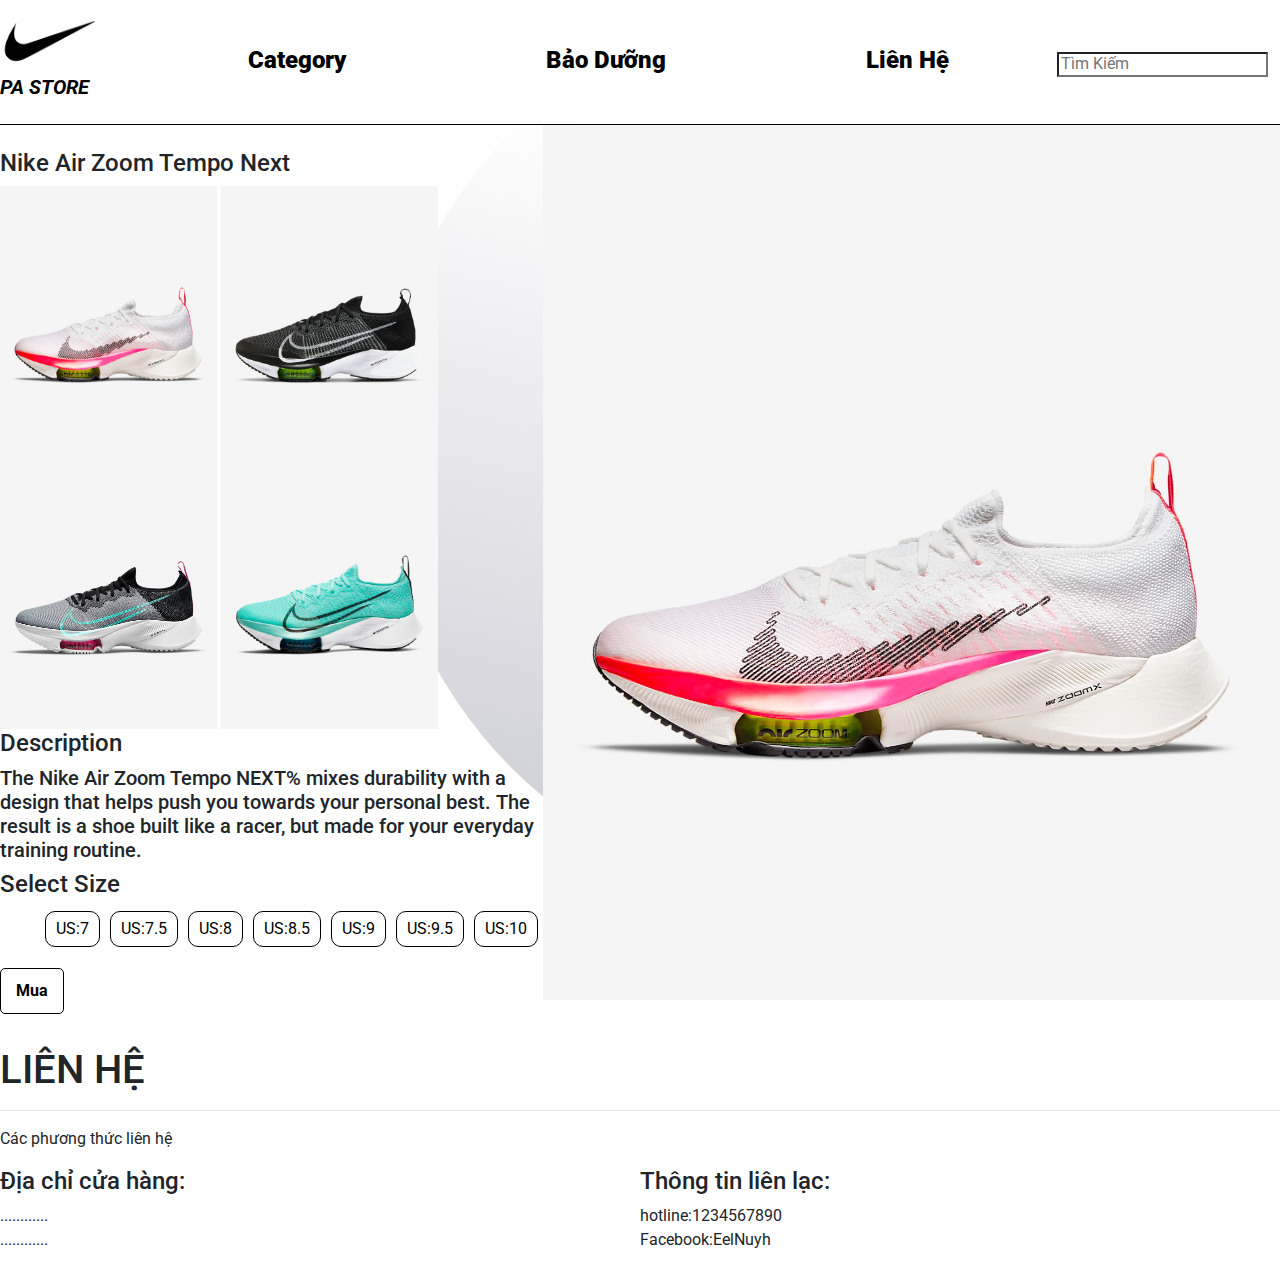
==== index1.html @ cdf08235 "update" ====
<!DOCTYPE html>
<html>
    <head>
        <meta charset="utf-8">
        <meta name="viewport" content="width=device-width, initial-scale=1">
        <title>PA Store</title>
        <link rel="preconnect" href="https://fonts.googleapis.com">
    <link rel="preconnect" href="https://fonts.gstatic.com" crossorigin>
    <link href="https://fonts.googleapis.com/css2?family=Roboto:wght@300&display=swap" rel="stylesheet">
    <link rel="stylesheet" href="https://pro.fontawesome.com/releases/v5.10.0/css/all.css" integrity="sha384-AYmEC3Yw5cVb3ZcuHtOA93w35dYTsvhLPVnYs9eStHfGJvOvKxVfELGroGkvsg+p" crossorigin="anonymous"/>
    <link rel="stylesheet" href="https://maxcdn.bootstrapcdn.com/bootstrap/4.5.2/css/bootstrap.min.css">
      <script src="https://ajax.googleapis.com/ajax/libs/jquery/3.5.1/jquery.min.js"></script>
      <script src="https://cdnjs.cloudflare.com/ajax/libs/popper.js/1.16.0/umd/popper.min.js"></script>
      <script src="https://maxcdn.bootstrapcdn.com/bootstrap/4.5.2/js/bootstrap.min.js"></script>
      <script src="https://cdnjs.cloudflare.com/ajax/libs/jquery/3.6.0/jquery.min.js"></script>
      <link href="css/CSS.css" rel="stylesheet" />
    <script src="js/main.js"></script>
    
    </head>
    <body onload="init()">
        <div class="menu">
            <div><a href="index.html">
                <img src="IMG/nike-logo.jpg" class="logo">
                </a>
                <h5><a href="index.html">PA STORE</a></h5>
                </div>
                <nav>
                    <ul class="types">
                        <li class="type"><a href="#">Category</a>
                        <ul class="sub-type">
                            <li><a href="#">Basketball</a></li>
                            <li><a href="#">Running</a></li>
                            <li><a href="#">Jordan Brand</a></li>
                        </ul>
                        <li class="type"><a href="#">Bảo Dưỡng</a></li>
                        <li class="type"><a href="#">Liên Hệ</a></li>
                        </ul>
                </nav>
            <div class="find"><i class="fas fa-search"></i><input type="search" placeholder="Tìm Kiếm" style="height:25px;"/>
                <i class="fas fa-user-alt"></i>
                <i class="fas fa-heart"></i>
            </div>
        </div>
       
        <section >
            <div class="title1">
                <br>
                <h4> Nike Air Zoom Tempo Next</h4>
                <div class="color">
                    <img src="IMG/product/Pink.jpg" alt="pink"/>
                    <img src="IMG/product/Black.jpg" alt="Black" />
                    <img src="IMG/product/Gray.jpg" alt="Gray"/>
                    <img src="IMG/product/Blue.jpg" alt="Blue"/>
                    <h4>Description</h4>
                    <h5>The Nike Air Zoom Tempo NEXT% mixes durability with a design that helps push you towards your personal best. The result is a shoe built like a racer, but made for your everyday training routine.</h5>
                    <h4>Select Size</h4>
                    <div class="selectSizes">
                        <ul class="selectSize">
                            <li><a  href="javascrip:;" >US:7</a></li>
                            <li><a  href="javascrip:;" >US:7.5</a></li>
                            <li><a  href="javascrip:;" >US:8</a></li>
                            <li><a  href="javascrip:;" >US:8.5</a></li>
                            <li><a  href="javascrip:;" >US:9</a></li>
                            <li><a  href="javascrip:;" >US:9.5</a></li>
                            <li><a  href="javascrip:;" >US:10</a></li>
    
                        </ul>
                    <div class="buy">
                        <a rel="buy" href="#">Mua</a>
                    </div>
                    </div>
                </div>
            </div>
            <div class="showProduct" >
                <img src="IMG/product/Pink.jpg" alt="pink" id="mainImage"/>
            </div>
            
            <img class="mediumCircle" src="IMG/product/esclipse/Medium.svg"/>
            
        </section>
        <footer>
            <h1>LIÊN HỆ</h1>
            <hr>
            <p>Các phương thức liên hệ</p>
            
            <div class="col50">
                <h4>Địa chỉ cửa hàng:</h4>
                <ul>
                    <li>............</li>
                    <li>............</li>
                </ul>
            </div>
            <div class="col50>"></div>
            <div class="col50">
                <h4>Thông tin liên lạc:</h4>
                <ul>
                    <li>hotline:1234567890</li>
                    <li>Facebook:EelNuyh</li>
                </ul>
            </div>
            <div class="col50>"></div>
            
        </footer>
    </body>
</html>
---- css/CSS.css ----
*{
    box-sizing: border-box;
}
body{
    font-family: 'Roboto', sans-serif;
}
.menu{
    display:flex;
    justify-content: space-between;
    height:125px;
    border-bottom:1px solid black;
    
}
.types{
    display:flex;
}
.types{
    margin:0px 0px;
}
img.logo{
    display:block;
    height: 75px;
    width:100px;
    align-self: center;
}
h5 a{
    font-style: italic;
    align-self: center;
    font-weight: bold;
    text-decoration: none;
    color:black;    
}
h5 a:hover{
    text-decoration: none;
    color:black;
}
.menu>.logo>h3{
    text-align: center;
    margin:0px 0px;
    font-size: 25px;
    font-weight: bolder;
    font-style: italic;
}
.menu> nav {
    flex:3;
    line-height: 5;
    
}
.menu> .find{
    flex:0.7;
    line-height: 8;
}
.types{
    list-style-type: none;
    justify-content: center;

}
.type{
    padding-left:50px;
    padding-right:50px;
}
.type a{
    text-decoration:none;
    display:block;
    padding-left:50px;
    padding-right:50px;
    color:black;
    text-align:center;
    z-index:10;
    font-weight: 1000;
    font-size: x-large  ;
}
.type >a:hover{
    color: rgb(250, 192, 169);
    position:relative;
    font-size: x-large;
    

}
.sub-type {
    text-decoration: none;
    list-style: none;
    display:none;
    z-index: 10;
    position:absolute;
    
}
.type:hover .sub-type{
    display:block;
    background-color: white;
    padding:0;
    margin:0;
}
.sub-type li a{
    padding-right:5px;
    padding-left:5px;
    z-index:10;
}
.sub-type li a:hover{
    color: rgb(250, 192, 169);
}


.logan {
    display:flex;
    justify-content: flex-start;
    background-color: #3c3731;
}
.title{
    border-bottom: 5px solid black;
}
.title span{
    background-color: black;
    color:white;
    padding-right:5px;
    position:relative;
}
.title span::after{
    content:"";
    border-style: solid;
    border-width:25px;
    border-color:transparent transparent black black;
    position:absolute;
    left:100%;
}
section{
    display:flex;
}
.typeShoe{
    border: 2px solid black;
    height:330px;
    padding:5px 5px;
    margin-left:5px;
    border-radius: 5px;
}
.menuProduct{
    display:flex;
    flex-wrap: wrap;
}
a.product{
    border:2px solid black;
    text-decoration: black;
    border-radius:5px;
    margin:10px;
    color:black;
    
}
div.productTitle>img{
    width:384px;
    height:480px;
    
}


div.col50{
    float:left;
    width:50%;
}
div.col50 >ul{
    list-style: none;
    padding:0;
}
div.color>img{
    width:40%;
}
div.color >img:hover{
    border:1px solid black;
}

div.showProduct {
    width:50%;
    flex:2;
}
div.showProduct>img {
    width:100%;
    height:95%;
}
.title1{
    flex:1;
}
ul.selectSize{
    list-style-type:none;
    display:flex;
}
ul.selectSize >li{
    margin:5px 5px;
    padding:5px 10px;
    border:1px solid black;
    border-radius: 10px;
    
}
ul.selectSize>li>a{
    text-decoration: none;
    color:black;
    display:block;
}
ul.selectSize>li>a:hover{
    text-decoration: none;
    background-color: lightgray;
    color:black;
    display:block;
}ul.selectSize>li:hover{
    text-decoration: none;
    background-color: lightgray;
    color:black;
    display:block;
}

.buy a {
    border:1px solid black;
    font-weight: bolder;
    display:inline-block;
    padding:10px 15px;
    border-radius: 5px;
    text-decoration: none;
    color:black;
}
.buy a:hover {
    border:1px solid black;
    font-weight: bolder;
    display:inline-block;
    padding:10px 15px;
    border-radius: 5px;
    text-decoration: none;
    color:black;
    background-color:lightgray;
}
h3,h2{
    padding-left:5px;
}
.mediumCircle {
    position:absolute;
    z-index:-1;
    bottom:0;
    right:0;
    opacity:1;
    height:100%;
}


.carousel-item{
    height:32rem;
    background:#777;
}
.carousel-inner img {
    width: 100%;
    height: 100%;
  }

#goToTop {
    text-decoration: none;
    padding:15px 15px;
    display:block;
    position:fixed;
    right: 20px;
    bottom:10px;
    background-color:lightgray;
    align-content: center;
    color:black;
    border:1px solid black;
    border-radius: 5px;
    z-index: 10;
    font-weight: bold;
    border-radius: 40px;
    width:45px;
   
}

input[type=text],input[type=button]{
    height:25px;
    line-height: 1;
}
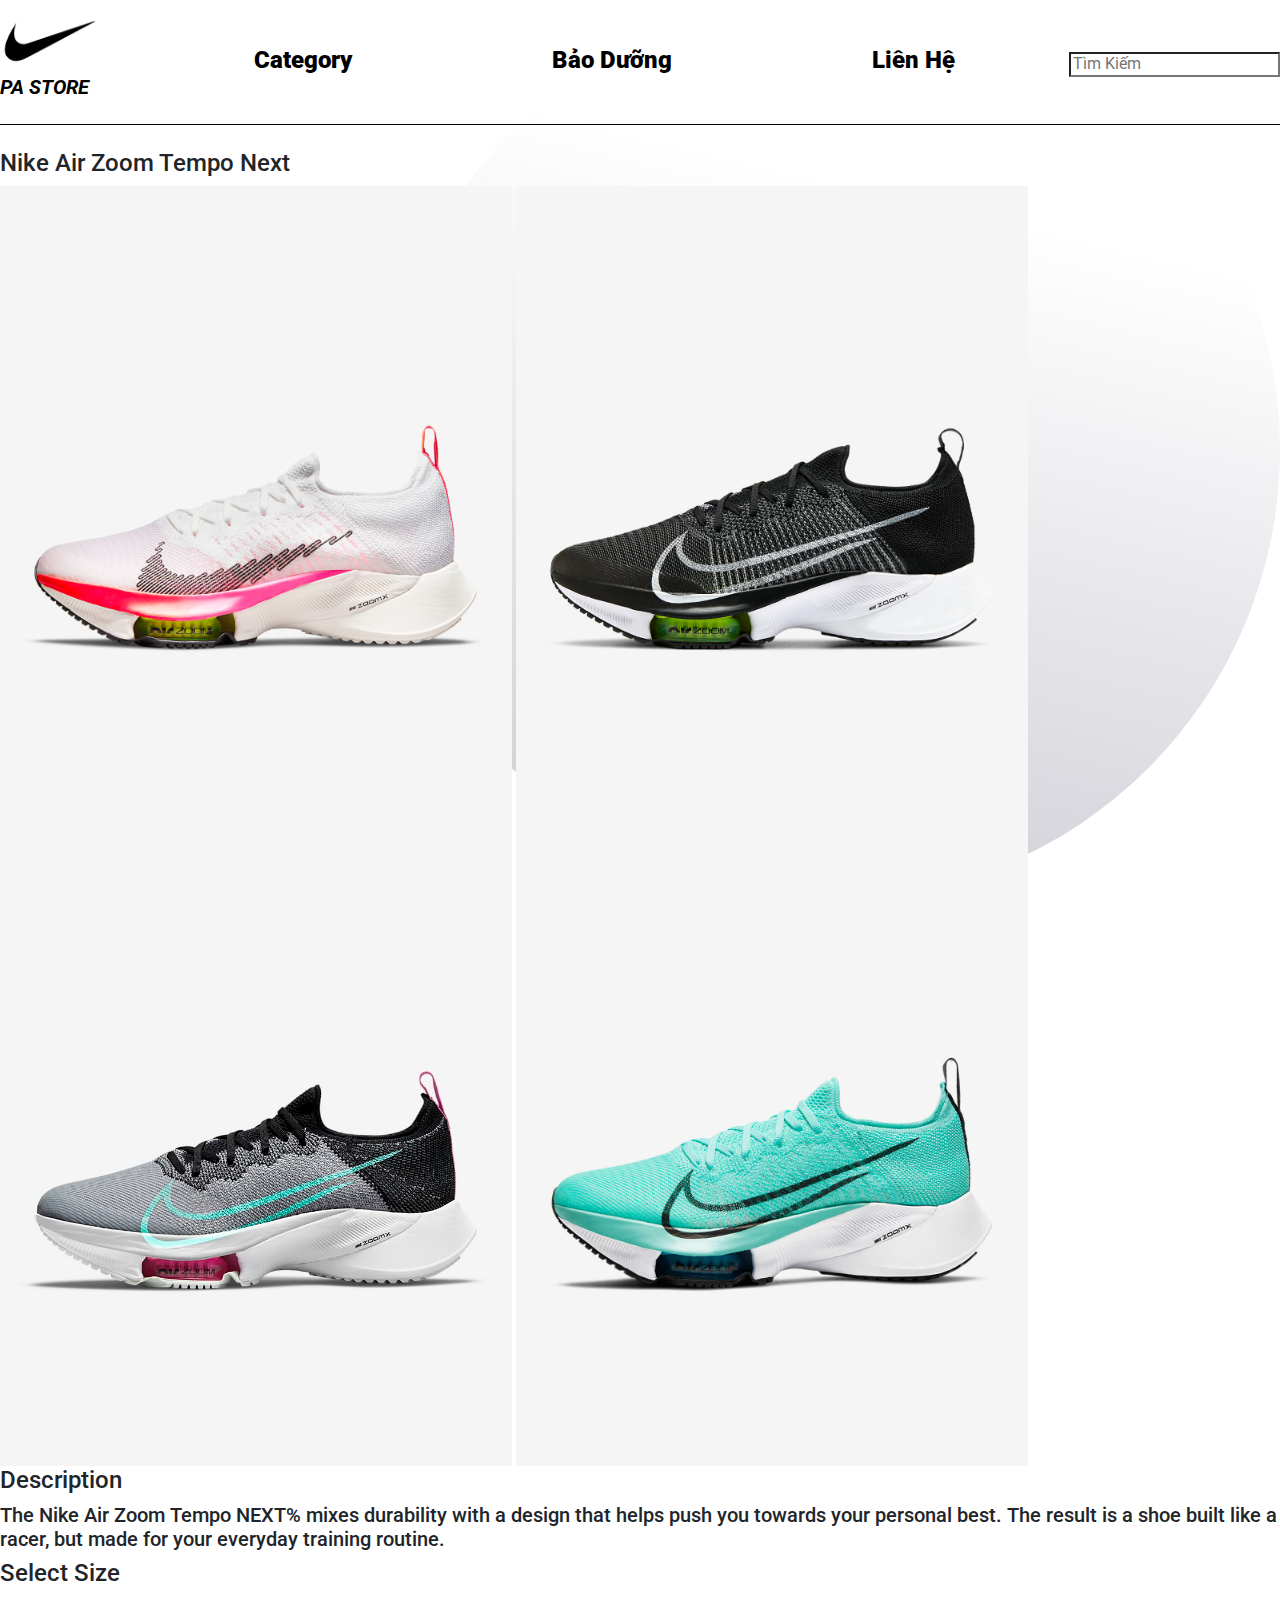
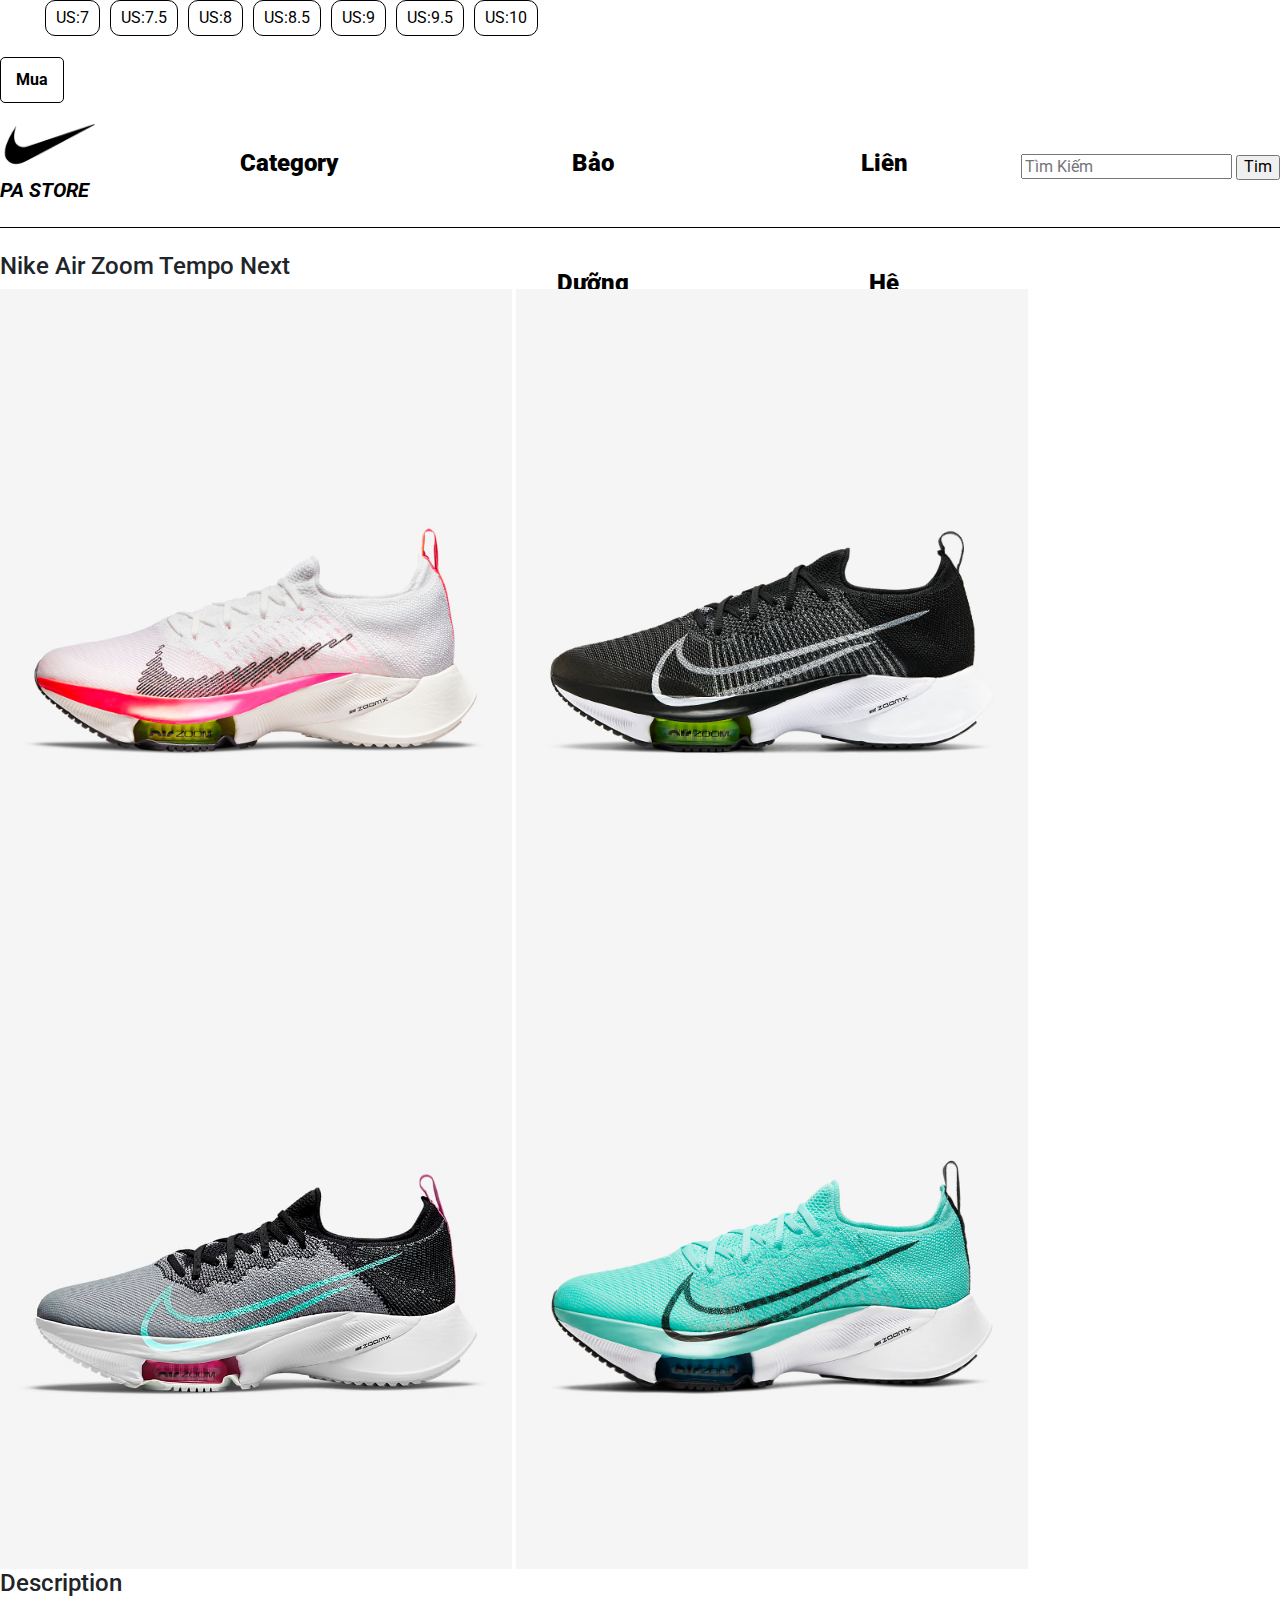
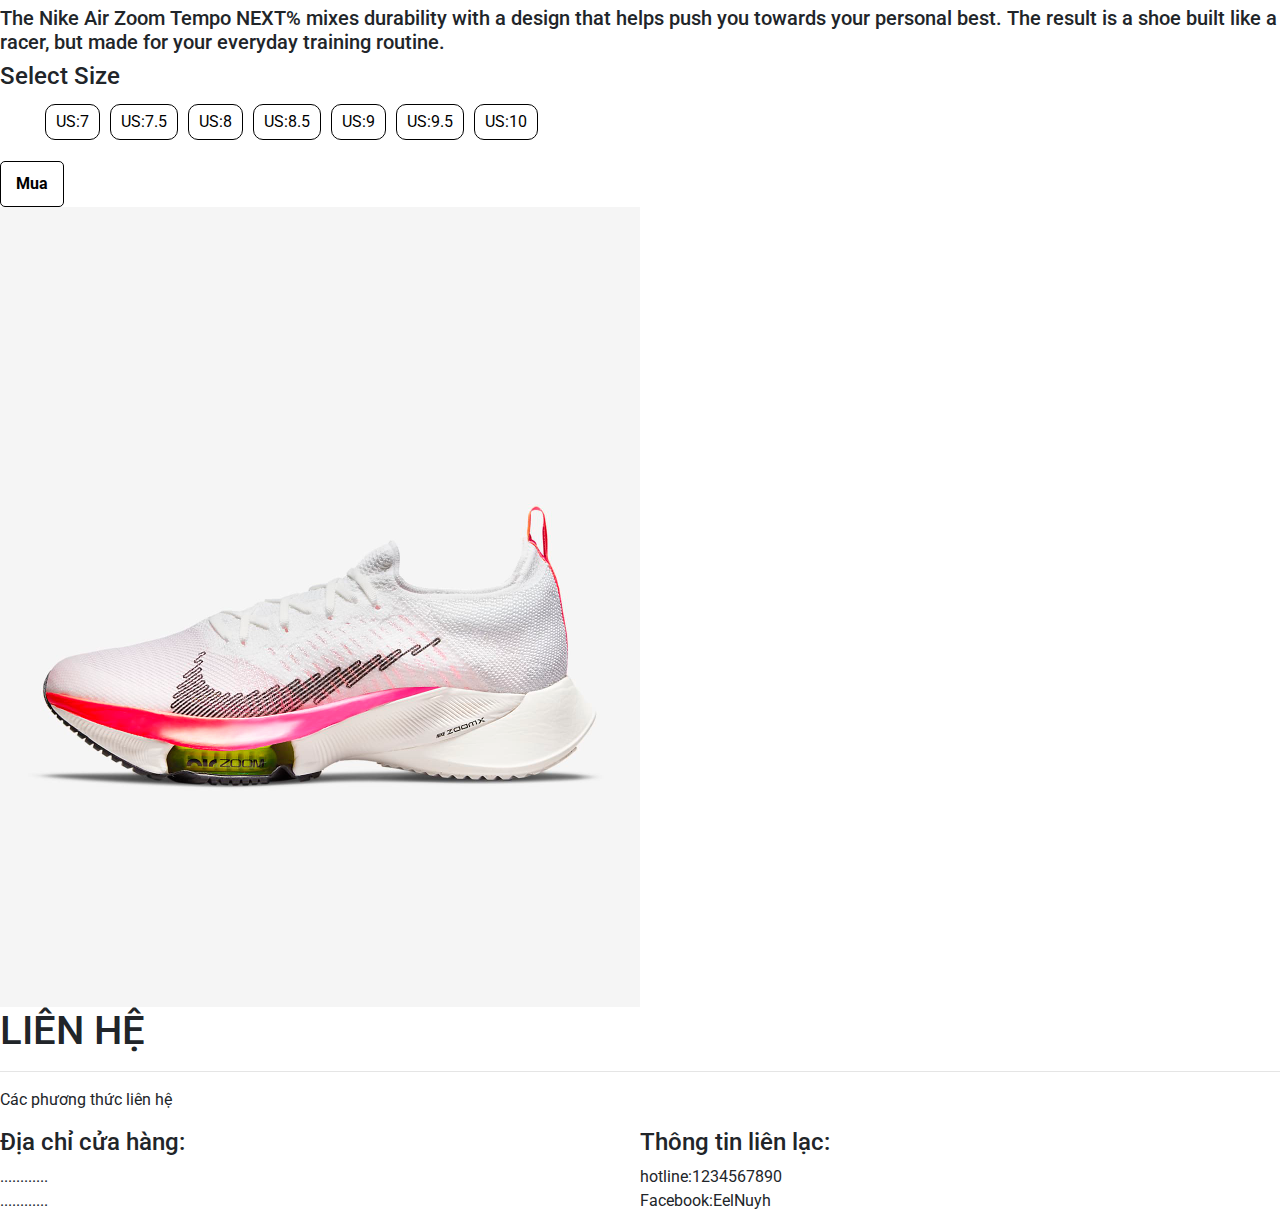
==== commit f50b82fc: "Merge branch 'main' of https://github.com/HnaTeiV/PA-Store into main" ====
--- a/index1.html
+++ b/index1.html
@@ -1,14 +1,23 @@
 <!DOCTYPE html>
+
 <html>
     <head>
         <meta charset="utf-8">
         <meta name="viewport" content="width=device-width, initial-scale=1">
         <title>PA Store</title>
         <link rel="preconnect" href="https://fonts.googleapis.com">
+
+<head>
+    <meta charset="utf-8">
+    <meta name="viewport" content="width=device-width, initial-scale=1">
+    <title>PA Store</title>
+    <link rel="preconnect" href="https://fonts.googleapis.com">
+
     <link rel="preconnect" href="https://fonts.gstatic.com" crossorigin>
     <link href="https://fonts.googleapis.com/css2?family=Roboto:wght@300&display=swap" rel="stylesheet">
     <link rel="stylesheet" href="https://pro.fontawesome.com/releases/v5.10.0/css/all.css" integrity="sha384-AYmEC3Yw5cVb3ZcuHtOA93w35dYTsvhLPVnYs9eStHfGJvOvKxVfELGroGkvsg+p" crossorigin="anonymous"/>
     <link rel="stylesheet" href="https://maxcdn.bootstrapcdn.com/bootstrap/4.5.2/css/bootstrap.min.css">
+
       <script src="https://ajax.googleapis.com/ajax/libs/jquery/3.5.1/jquery.min.js"></script>
       <script src="https://cdnjs.cloudflare.com/ajax/libs/popper.js/1.16.0/umd/popper.min.js"></script>
       <script src="https://maxcdn.bootstrapcdn.com/bootstrap/4.5.2/js/bootstrap.min.js"></script>
@@ -69,6 +78,75 @@
                         <a rel="buy" href="#">Mua</a>
                     </div>
                     </div>
+
+    <link rel="shortcut icon" href="https://images.unsplash.com/photo-1491553895911-0055eca6402d?ixid=MnwxMjA3fDB8MHxzZWFyY2h8N3x8bmlrZXxlbnwwfHwwfHw%3D&ixlib=rb-1.2.1&auto=format&fit=crop&w=500&q=60" />
+    <script src="https://ajax.googleapis.com/ajax/libs/jquery/3.5.1/jquery.min.js"></script>
+    <script src="https://cdnjs.cloudflare.com/ajax/libs/popper.js/1.16.0/umd/popper.min.js"></script>
+    <script src="https://maxcdn.bootstrapcdn.com/bootstrap/4.5.2/js/bootstrap.min.js"></script>
+    <script src="https://cdnjs.cloudflare.com/ajax/libs/jquery/3.6.0/jquery.min.js"></script>
+    <link href="css/CSS.css" rel="stylesheet" />
+    <script src="js/main.js"></script>
+
+</head>
+<body onload="init()">
+    <div class="menu">
+        <div><a href="index.html">
+            <img src="IMG/nike-logo.jpg" class="logo">
+            </a>
+            <h5><a href="index.html">PA STORE</a></h5>
+            </div>
+            <nav>
+                <ul class="types">
+                    <li class="type"><a href="#">Category</a>
+                    <ul class="sub-type">
+                        <li><a href="#">Basketball</a></li>
+                        <li><a href="#">Running</a></li>
+                        <li><a href="#">Jordan Brand</a></li>
+                    </ul>
+                    <li class="type"><a href="#">Bảo Dưỡng</a></li>
+                    <li class="type"><a href="#">Liên Hệ</a></li>
+                    </ul>
+            </nav>
+            <div class="find">
+                <i class="fas fa-search"></i>
+                <input type="text" id="kw" placeholder="Tìm Kiếm" />
+                <input type="button" id="btnButton" onclick="search()" value="Tim" />   
+                <a>
+                    <i class="fas fa-user-alt"><a></i>
+                </a>
+                <a>
+                    <i class="fas fa-heart"></i>
+                </a>
+            </div>
+    </div>
+   
+    <section >
+        <div class="title1">
+            <br>
+            <h4> Nike Air Zoom Tempo Next</h4>
+            <div class="color">
+                <img src="IMG/product/Pink.jpg" alt="pink"/>
+                <img src="IMG/product/Black.jpg" alt="Black" />
+                <img src="IMG/product/Gray.jpg" alt="Gray"/>
+                <img src="IMG/product/Blue.jpg" alt="Blue"/>
+                <h4>Description</h4>
+                <h5>The Nike Air Zoom Tempo NEXT% mixes durability with a design that helps push you towards your personal best. The result is a shoe built like a racer, but made for your everyday training routine.</h5>
+                <h4>Select Size</h4>
+                <div class="selectSizes">
+                    <ul class="selectSize">
+                        <li><a  href="javascrip:;" >US:7</a></li>
+                        <li><a  href="javascrip:;" >US:7.5</a></li>
+                        <li><a  href="javascrip:;" >US:8</a></li>
+                        <li><a  href="javascrip:;" >US:8.5</a></li>
+                        <li><a  href="javascrip:;" >US:9</a></li>
+                        <li><a  href="javascrip:;" >US:9.5</a></li>
+                        <li><a  href="javascrip:;" >US:10</a></li>
+
+                    </ul>
+                <div class="buy">
+                    <a rel="buy" href="#">Mua</a>
+                </div>
+
                 </div>
             </div>
             <div class="showProduct" >
--- a/css/CSS.css
+++ b/css/CSS.css
@@ -1,8 +1,10 @@
 *{
     box-sizing: border-box;
+    margin: 0;
 }
 body{
     font-family: 'Roboto', sans-serif;
+    
 }
 .menu{
     display:flex;
@@ -46,8 +48,10 @@
     line-height: 5;
     
 }
+.find{
+    align-items: center;
+}
 .menu> .find{
-    flex:0.7;
     line-height: 8;
 }
 .types{
@@ -71,7 +75,7 @@
     font-size: x-large  ;
 }
 .type >a:hover{
-    color: rgb(250, 192, 169);
+    color: #d63031;
     position:relative;
     font-size: x-large;
     
@@ -97,14 +101,20 @@
     z-index:10;
 }
 .sub-type li a:hover{
-    color: rgb(250, 192, 169);
-}
-
-
-.logan {
-    display:flex;
-    justify-content: flex-start;
+    color: #d63031;
+}
+
+
+.slogan {
+    display:inline-block;
+    max-width: 100%;
+    padding: auto;
     background-color: #3c3731;
+    margin: 10px 0 ;
+    justify-items:auto;
+}
+.slogan img{
+    width: 33%
 }
 .title{
     border-bottom: 5px solid black;
@@ -125,6 +135,7 @@
 }
 section{
     display:flex;
+    
 }
 .typeShoe{
     border: 2px solid black;
@@ -143,14 +154,13 @@
     border-radius:5px;
     margin:10px;
     color:black;
-    
+    width:20%;
+
 }
 div.productTitle>img{
-    width:384px;
-    height:480px;
-    
-}
-
+    width:100%;
+    height:400px;
+}
 
 div.col50{
     float:left;
@@ -263,10 +273,45 @@
     font-weight: bold;
     border-radius: 40px;
     width:45px;
-   
+    opacity: 0.8;
+}
+#goToTop:hover {
+    opacity: 1.5;
 }
 
 input[type=text],input[type=button]{
     height:25px;
     line-height: 1;
+}
+h1.tag {
+    border-bottom: 5px solid black;
+    color: white;
+    margin: 0 10%;
+    font-weight: 700;
+    
+}
+h1.tag > span {
+    background-color: black;
+    display: block;
+    width: 30%;
+    padding: 10px;
+    line-height: 20px;
+    text-align: center;
+    font-size: 20px;
+    position: relative;
+}
+h1.tag > span::after {
+    content: " ";
+    border-width: 19.5px;
+    border-style: solid;
+    border-color: transparent transparent black black;
+    position: absolute;
+    left: 100%;
+    bottom: 0px;
+}
+footer{
+    max-height: max-content;
+}
+.contact{
+    font-size: 20px;
 }--- a/css/CSS.css
+++ b/css/CSS.css
@@ -1,8 +1,10 @@
 *{
     box-sizing: border-box;
+    margin: 0;
 }
 body{
     font-family: 'Roboto', sans-serif;
+    
 }
 .menu{
     display:flex;
@@ -46,8 +48,10 @@
     line-height: 5;
     
 }
+.find{
+    align-items: center;
+}
 .menu> .find{
-    flex:0.7;
     line-height: 8;
 }
 .types{
@@ -71,7 +75,7 @@
     font-size: x-large  ;
 }
 .type >a:hover{
-    color: rgb(250, 192, 169);
+    color: #d63031;
     position:relative;
     font-size: x-large;
     
@@ -97,14 +101,20 @@
     z-index:10;
 }
 .sub-type li a:hover{
-    color: rgb(250, 192, 169);
-}
-
-
-.logan {
-    display:flex;
-    justify-content: flex-start;
+    color: #d63031;
+}
+
+
+.slogan {
+    display:inline-block;
+    max-width: 100%;
+    padding: auto;
     background-color: #3c3731;
+    margin: 10px 0 ;
+    justify-items:auto;
+}
+.slogan img{
+    width: 33%
 }
 .title{
     border-bottom: 5px solid black;
@@ -125,6 +135,7 @@
 }
 section{
     display:flex;
+    
 }
 .typeShoe{
     border: 2px solid black;
@@ -143,14 +154,13 @@
     border-radius:5px;
     margin:10px;
     color:black;
-    
+    width:20%;
+
 }
 div.productTitle>img{
-    width:384px;
-    height:480px;
-    
-}
-
+    width:100%;
+    height:400px;
+}
 
 div.col50{
     float:left;
@@ -263,10 +273,45 @@
     font-weight: bold;
     border-radius: 40px;
     width:45px;
-   
+    opacity: 0.8;
+}
+#goToTop:hover {
+    opacity: 1.5;
 }
 
 input[type=text],input[type=button]{
     height:25px;
     line-height: 1;
+}
+h1.tag {
+    border-bottom: 5px solid black;
+    color: white;
+    margin: 0 10%;
+    font-weight: 700;
+    
+}
+h1.tag > span {
+    background-color: black;
+    display: block;
+    width: 30%;
+    padding: 10px;
+    line-height: 20px;
+    text-align: center;
+    font-size: 20px;
+    position: relative;
+}
+h1.tag > span::after {
+    content: " ";
+    border-width: 19.5px;
+    border-style: solid;
+    border-color: transparent transparent black black;
+    position: absolute;
+    left: 100%;
+    bottom: 0px;
+}
+footer{
+    max-height: max-content;
+}
+.contact{
+    font-size: 20px;
 }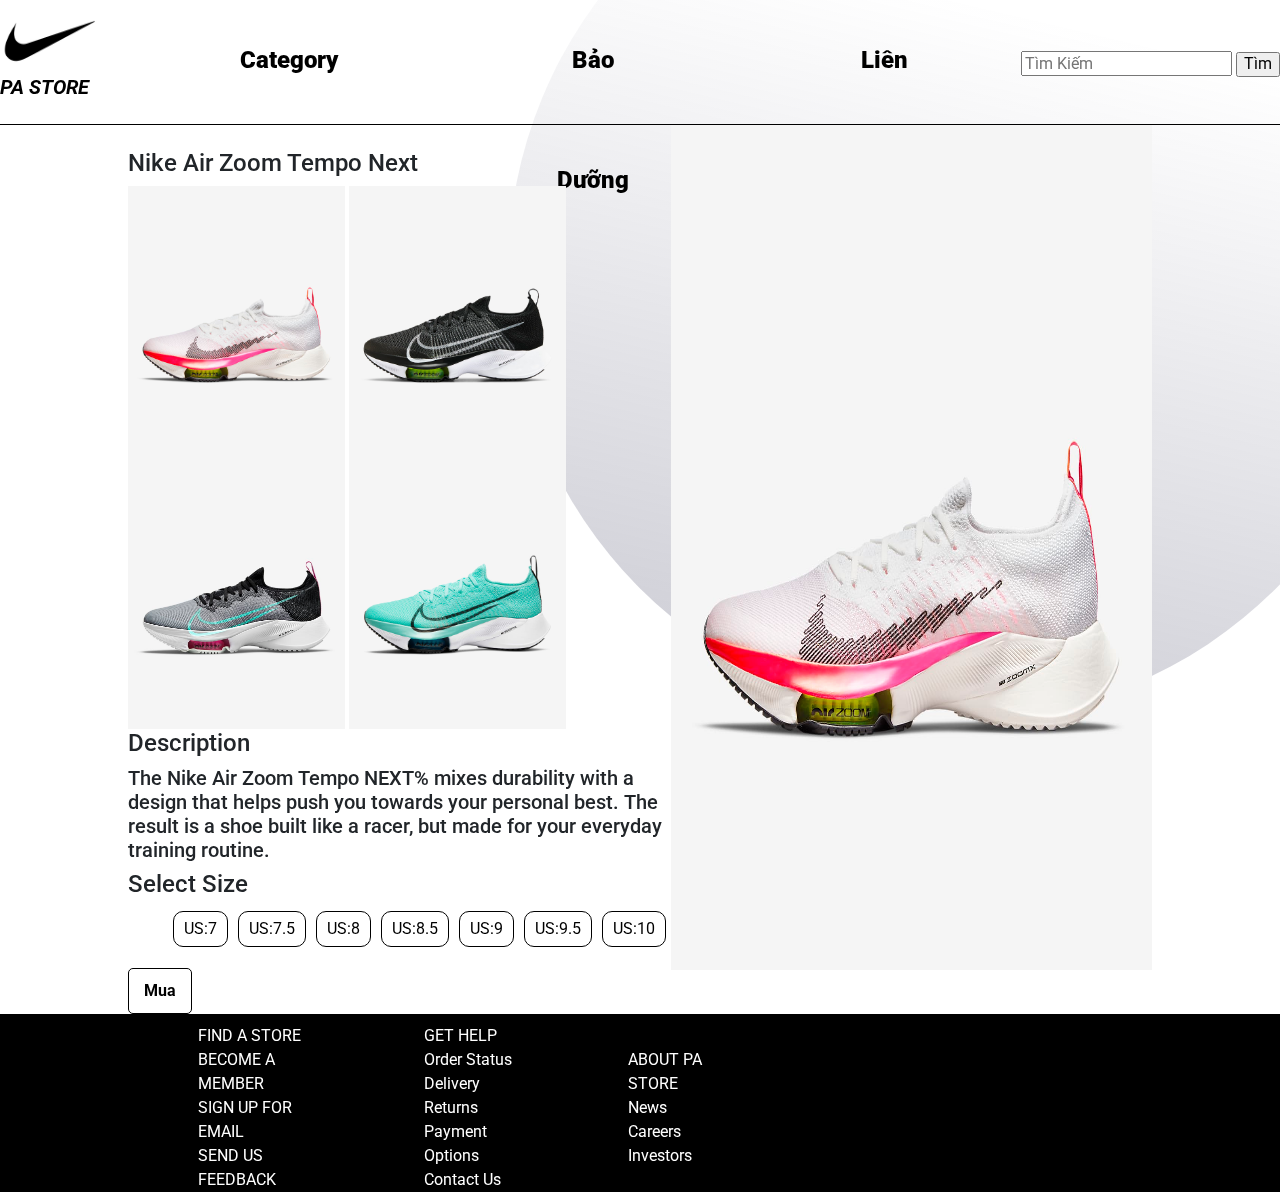
==== commit c0302b72: "commit all" ====
--- a/index1.html
+++ b/index1.html
@@ -1,96 +1,29 @@
 <!DOCTYPE html>
-
 <html>
-    <head>
-        <meta charset="utf-8">
-        <meta name="viewport" content="width=device-width, initial-scale=1">
-        <title>PA Store</title>
-        <link rel="preconnect" href="https://fonts.googleapis.com">
-
 <head>
     <meta charset="utf-8">
     <meta name="viewport" content="width=device-width, initial-scale=1">
     <title>PA Store</title>
     <link rel="preconnect" href="https://fonts.googleapis.com">
-
     <link rel="preconnect" href="https://fonts.gstatic.com" crossorigin>
     <link href="https://fonts.googleapis.com/css2?family=Roboto:wght@300&display=swap" rel="stylesheet">
     <link rel="stylesheet" href="https://pro.fontawesome.com/releases/v5.10.0/css/all.css" integrity="sha384-AYmEC3Yw5cVb3ZcuHtOA93w35dYTsvhLPVnYs9eStHfGJvOvKxVfELGroGkvsg+p" crossorigin="anonymous"/>
     <link rel="stylesheet" href="https://maxcdn.bootstrapcdn.com/bootstrap/4.5.2/css/bootstrap.min.css">
-
-      <script src="https://ajax.googleapis.com/ajax/libs/jquery/3.5.1/jquery.min.js"></script>
-      <script src="https://cdnjs.cloudflare.com/ajax/libs/popper.js/1.16.0/umd/popper.min.js"></script>
-      <script src="https://maxcdn.bootstrapcdn.com/bootstrap/4.5.2/js/bootstrap.min.js"></script>
-      <script src="https://cdnjs.cloudflare.com/ajax/libs/jquery/3.6.0/jquery.min.js"></script>
-      <link href="css/CSS.css" rel="stylesheet" />
-    <script src="js/main.js"></script>
-    
-    </head>
-    <body onload="init()">
-        <div class="menu">
-            <div><a href="index.html">
-                <img src="IMG/nike-logo.jpg" class="logo">
-                </a>
-                <h5><a href="index.html">PA STORE</a></h5>
-                </div>
-                <nav>
-                    <ul class="types">
-                        <li class="type"><a href="#">Category</a>
-                        <ul class="sub-type">
-                            <li><a href="#">Basketball</a></li>
-                            <li><a href="#">Running</a></li>
-                            <li><a href="#">Jordan Brand</a></li>
-                        </ul>
-                        <li class="type"><a href="#">Bảo Dưỡng</a></li>
-                        <li class="type"><a href="#">Liên Hệ</a></li>
-                        </ul>
-                </nav>
-            <div class="find"><i class="fas fa-search"></i><input type="search" placeholder="Tìm Kiếm" style="height:25px;"/>
-                <i class="fas fa-user-alt"></i>
-                <i class="fas fa-heart"></i>
-            </div>
-        </div>
-       
-        <section >
-            <div class="title1">
-                <br>
-                <h4> Nike Air Zoom Tempo Next</h4>
-                <div class="color">
-                    <img src="IMG/product/Pink.jpg" alt="pink"/>
-                    <img src="IMG/product/Black.jpg" alt="Black" />
-                    <img src="IMG/product/Gray.jpg" alt="Gray"/>
-                    <img src="IMG/product/Blue.jpg" alt="Blue"/>
-                    <h4>Description</h4>
-                    <h5>The Nike Air Zoom Tempo NEXT% mixes durability with a design that helps push you towards your personal best. The result is a shoe built like a racer, but made for your everyday training routine.</h5>
-                    <h4>Select Size</h4>
-                    <div class="selectSizes">
-                        <ul class="selectSize">
-                            <li><a  href="javascrip:;" >US:7</a></li>
-                            <li><a  href="javascrip:;" >US:7.5</a></li>
-                            <li><a  href="javascrip:;" >US:8</a></li>
-                            <li><a  href="javascrip:;" >US:8.5</a></li>
-                            <li><a  href="javascrip:;" >US:9</a></li>
-                            <li><a  href="javascrip:;" >US:9.5</a></li>
-                            <li><a  href="javascrip:;" >US:10</a></li>
-    
-                        </ul>
-                    <div class="buy">
-                        <a rel="buy" href="#">Mua</a>
-                    </div>
-                    </div>
-
-    <link rel="shortcut icon" href="https://images.unsplash.com/photo-1491553895911-0055eca6402d?ixid=MnwxMjA3fDB8MHxzZWFyY2h8N3x8bmlrZXxlbnwwfHwwfHw%3D&ixlib=rb-1.2.1&auto=format&fit=crop&w=500&q=60" />
+    <link rel="shortcut icon" href="https://encrypted-tbn0.gstatic.com/images?q=tbn:ANd9GcSyTZXRB6ihho_VzF8k_USJoT6BGQ4Wd7fqug&usqp=CAU" />
     <script src="https://ajax.googleapis.com/ajax/libs/jquery/3.5.1/jquery.min.js"></script>
     <script src="https://cdnjs.cloudflare.com/ajax/libs/popper.js/1.16.0/umd/popper.min.js"></script>
     <script src="https://maxcdn.bootstrapcdn.com/bootstrap/4.5.2/js/bootstrap.min.js"></script>
     <script src="https://cdnjs.cloudflare.com/ajax/libs/jquery/3.6.0/jquery.min.js"></script>
     <link href="css/CSS.css" rel="stylesheet" />
     <script src="js/main.js"></script>
-
 </head>
 <body onload="init()">
-    <div class="menu">
-        <div><a href="index.html">
+     <!-- GO TO TOP -->
+     <div><a id="goToTop" href="javascript:;"><i class="fas fa-chevron-up"></i></a></div>
+     
+    <header>
+        <div class="menu">
+            <div><a href="index.html">
             <img src="IMG/nike-logo.jpg" class="logo">
             </a>
             <h5><a href="index.html">PA STORE</a></h5>
@@ -105,21 +38,15 @@
                     </ul>
                     <li class="type"><a href="#">Bảo Dưỡng</a></li>
                     <li class="type"><a href="#">Liên Hệ</a></li>
-                    </ul>
+                </ul>
             </nav>
             <div class="find">
                 <i class="fas fa-search"></i>
                 <input type="text" id="kw" placeholder="Tìm Kiếm" />
-                <input type="button" id="btnButton" onclick="search()" value="Tim" />   
-                <a>
-                    <i class="fas fa-user-alt"><a></i>
-                </a>
-                <a>
-                    <i class="fas fa-heart"></i>
-                </a>
+                <input type="button" id="btnButton" onclick="search()" value="Tìm" />   
             </div>
-    </div>
-   
+        </div>
+    </header>
     <section >
         <div class="title1">
             <br>
@@ -146,8 +73,8 @@
                 <div class="buy">
                     <a rel="buy" href="#">Mua</a>
                 </div>
-
                 </div>
+            </div>
             </div>
             <div class="showProduct" >
                 <img src="IMG/product/Pink.jpg" alt="pink" id="mainImage"/>
@@ -156,28 +83,38 @@
             <img class="mediumCircle" src="IMG/product/esclipse/Medium.svg"/>
             
         </section>
-        <footer>
-            <h1>LIÊN HỆ</h1>
-            <hr>
-            <p>Các phương thức liên hệ</p>
-            
-            <div class="col50">
-                <h4>Địa chỉ cửa hàng:</h4>
-                <ul>
-                    <li>............</li>
-                    <li>............</li>
-                </ul>
-            </div>
-            <div class="col50>"></div>
-            <div class="col50">
-                <h4>Thông tin liên lạc:</h4>
-                <ul>
-                    <li>hotline:1234567890</li>
-                    <li>Facebook:EelNuyh</li>
-                </ul>
-            </div>
-            <div class="col50>"></div>
-            
-        </footer>
-    </body>
+    <footer>
+        <div class="col60">
+            <ul>
+                <li>FIND A STORE</li>
+                <li>BECOME A MEMBER</li>
+                <li>SIGN UP FOR EMAIL</li>
+                <li>SEND US FEEDBACK</li>
+            </ul>
+            <ul>
+                <li>GET HELP</li>
+                <li>Order Status</li>
+                <li>Delivery</li>
+                <li>Returns</li>
+                <li>Payment Options</li>
+                <li>Contact Us</li>
+            </ul>
+            <ul>
+                <li>ABOUT PA STORE</li>
+                <li>News</li>
+                <li>Careers</li>
+                <li>Investors</li>
+            </ul>
+        </div>
+
+        <div class="col40">
+            <ul class="contact">
+                <li><i class="fas fa-phone-volume"></i> </li>
+                <li><i class="fab fa-instagram"></i> </li></a>
+                <li><i class="fas fa-envelope"></i> </li></a>
+                <li><i class="fab fa-facebook"></i> </lia></a>
+            </ul>
+        </div>
+    </footer>
+</body>
 </html>--- a/css/CSS.css
+++ b/css/CSS.css
@@ -1,10 +1,10 @@
+
 *{
     box-sizing: border-box;
     margin: 0;
 }
 body{
     font-family: 'Roboto', sans-serif;
-    
 }
 .menu{
     display:flex;
@@ -106,15 +106,14 @@
 
 
 .slogan {
-    display:inline-block;
-    max-width: 100%;
-    padding: auto;
-    background-color: #3c3731;
-    margin: 10px 0 ;
-    justify-items:auto;
+    display:flex;
+    justify-content: space-around;
+    background-color: #9e9e9e;
+    margin:5px 0;
 }
 .slogan img{
     width: 33%
+    
 }
 .title{
     border-bottom: 5px solid black;
@@ -135,6 +134,9 @@
 }
 section{
     display:flex;
+    flex-wrap: wrap;
+    max-width: 100%;
+    padding: 0 10%;
     
 }
 .typeShoe{
@@ -154,16 +156,45 @@
     border-radius:5px;
     margin:10px;
     color:black;
-    width:20%;
-
-}
+    width:30%;
+}
+
+a.product:hover{
+    border:2px solid #d63031;
+    transform: scale(1.01);
+    
+}
+
+.productTitle{
+    height: 547px;
+    position: relative;
+}
+
 div.productTitle>img{
     width:100%;
-    height:400px;
+}
+
+.productTitle h3{
+    margin-top:  4px;
+    font-weight: 500;
+    text-align: center;
+    
+}
+
+.price {
+    position: absolute;
+    background-color: #b2bec3;
+    margin-bottom: -10px;
+    width: 100%;
+    bottom: 10px;
+    font-size: 36px;
+    font-weight: 600;
+    text-align: center;
+    border-top: 1px solid black;
 }
 
 div.col50{
-    float:left;
+    float: flex;
     width:50%;
 }
 div.col50 >ul{
@@ -239,10 +270,10 @@
     padding-left:5px;
 }
 .mediumCircle {
-    position:absolute;
+    position:fixed;
     z-index:-1;
-    bottom:0;
-    right:0;
+    bottom:20%;
+    right:-10%;
     opacity:1;
     height:100%;
 }
@@ -311,7 +342,46 @@
 }
 footer{
     max-height: max-content;
+    display:flex;
+    justify-content: center;
+    background-color: black;
+    color:white;
 }
 .contact{
     font-size: 20px;
-}+    padding-top: 30px;
+}
+ul.contact{
+    display:flex;
+    list-style-type: none;
+}
+ul.contact li{
+    margin:0 10px;
+}
+
+.col60{
+    width:60%;
+    margin-left:auto;
+    padding-left:10%;
+    padding-top: 10px;
+    align-items: center;
+}
+div.col60{
+    display:flex;
+}
+div.col60 ul{
+    list-style-type: none;
+    margin:0 30px;
+}
+.col40{
+    width:40%;
+    align-content: flex-end;
+    padding:0 10%;
+}
+ul.contact li{
+    background: #7e7e7e;
+    border-radius:40px;
+    font-size: 2rem;
+    padding:0 10px;
+    color:black
+}
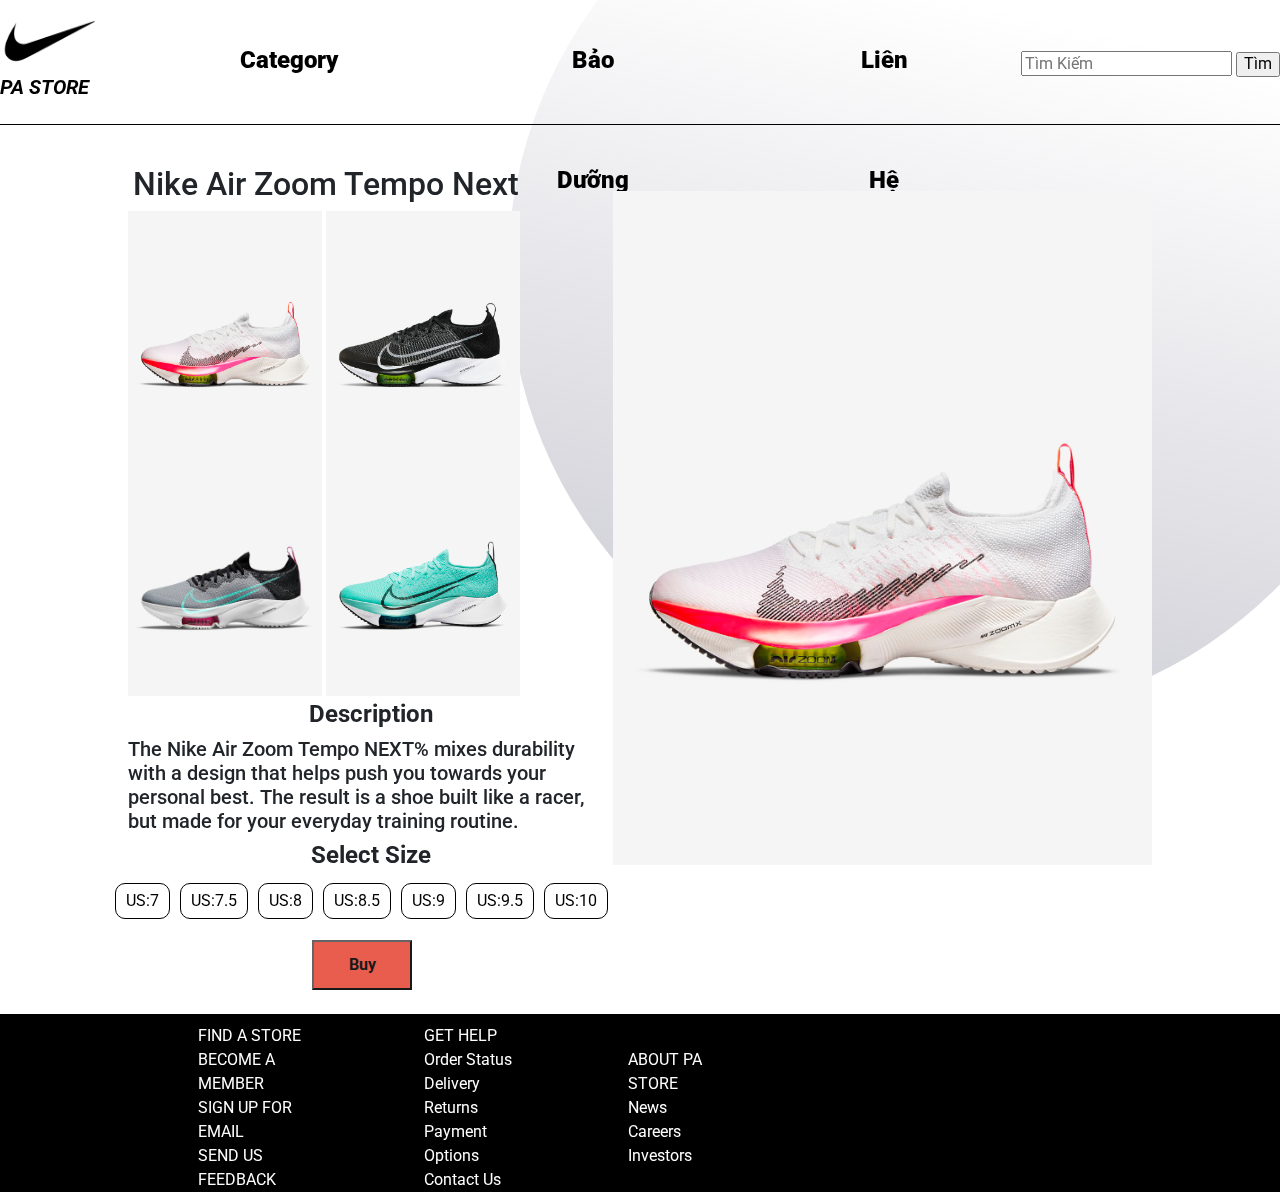
==== commit dd8c8816: "commit all vào luc 3h sáng huhu :))" ====
--- a/index1.html
+++ b/index1.html
@@ -18,9 +18,8 @@
     <script src="js/main.js"></script>
 </head>
 <body onload="init()">
-     <!-- GO TO TOP -->
-     <div><a id="goToTop" href="javascript:;"><i class="fas fa-chevron-up"></i></a></div>
-     
+    <!-- GO TO TOP -->
+    <div><a id="goToTop" href="javascript:;"><i class="fas fa-chevron-up"></i></a></div>  
     <header>
         <div class="menu">
             <div><a href="index.html">
@@ -48,9 +47,9 @@
         </div>
     </header>
     <section >
-        <div class="title1">
+        <div class="title1 col50">
             <br>
-            <h4> Nike Air Zoom Tempo Next</h4>
+            <h2 class="b-text"> Nike Air Zoom Tempo Next</h2>
             <div class="color">
                 <img src="IMG/product/Pink.jpg" alt="pink"/>
                 <img src="IMG/product/Black.jpg" alt="Black" />
@@ -68,21 +67,52 @@
                         <li><a  href="javascrip:;" >US:9</a></li>
                         <li><a  href="javascrip:;" >US:9.5</a></li>
                         <li><a  href="javascrip:;" >US:10</a></li>
-
                     </ul>
+                </div>
                 <div class="buy">
-                    <a rel="buy" href="#">Mua</a>
-                </div>
+                    <button onclick="buy()" class="buy-button js-buy">Buy</button>
                 </div>
             </div>
-            </div>
+        </div>
             <div class="showProduct" >
                 <img src="IMG/product/Pink.jpg" alt="pink" id="mainImage"/>
             </div>
             
             <img class="mediumCircle" src="IMG/product/esclipse/Medium.svg"/>
             
-        </section>
+    </section>
+        <br>
+       <!-- Modal -->
+    <div class="modal">
+        <div class="modal-container js-modal-container">
+            <div class="modal-close">
+                <i class="fas fa-times"></i>
+            </div>
+            <div class="modal-header">
+                <i class="fas fa-suitcase"> </i> Xác nhận thông tin khách hàng
+            </div>
+            <div class="modal-body">
+                <label for="lb1" class="modal-lable">
+                    <i class="fas fa-user"></i>
+                    Họ và tên:
+                </label>
+                <input id="lb1" type="text" class="modal-input" placeholder="...">
+                <label for="lb2" class="modal-lable">
+                    <i class="fas fa-mobile-alt"></i>
+                    Số điện thoại:
+                </label>
+                <input id="lb2" type="text" class="modal-input" placeholder="...">
+                <button id="buy-ticket">
+                    Xác nhận <i class="fas fa-check"></i>
+                </button>
+            </div>
+            <div class="modal-footer">
+                <p class="modal-help">
+                    Need <a href="#">help?</a>
+                </p>
+            </div>
+        </div>
+    </div>
     <footer>
         <div class="col60">
             <ul>
@@ -106,7 +136,6 @@
                 <li>Investors</li>
             </ul>
         </div>
-
         <div class="col40">
             <ul class="contact">
                 <li><i class="fas fa-phone-volume"></i> </li>
--- a/css/CSS.css
+++ b/css/CSS.css
@@ -2,6 +2,9 @@
 *{
     box-sizing: border-box;
     margin: 0;
+}
+.b-text{
+    font-weight: 600px;
 }
 body{
     font-family: 'Roboto', sans-serif;
@@ -82,6 +85,7 @@
 
 }
 .sub-type {
+    position: relative;
     text-decoration: none;
     list-style: none;
     display:none;
@@ -137,6 +141,8 @@
     flex-wrap: wrap;
     max-width: 100%;
     padding: 0 10%;
+    margin-top: 16px;
+
     
 }
 .typeShoe{
@@ -201,6 +207,11 @@
     list-style: none;
     padding:0;
 }
+.color > h4 {
+    text-align: center;
+    font-weight: bolder;
+    margin-top: 4px;
+}
 div.color>img{
     width:40%;
 }
@@ -209,12 +220,13 @@
 }
 
 div.showProduct {
-    width:50%;
+    width:100%;
     flex:2;
+    height: 100%;
 }
 div.showProduct>img {
     width:100%;
-    height:95%;
+    padding-top:50px ;
 }
 .title1{
     flex:1;
@@ -222,6 +234,8 @@
 ul.selectSize{
     list-style-type:none;
     display:flex;
+    margin-left: -58px;
+    
 }
 ul.selectSize >li{
     margin:5px 5px;
@@ -247,24 +261,20 @@
     display:block;
 }
 
-.buy a {
-    border:1px solid black;
+.buy-button{
+    color: black;
+    display: inline-block;
+    background:#e74c3c;
+    padding: 11px 15px;
+    width: 100px;
+    text-decoration: none;
+    margin-left:38%;
+    cursor: pointer; 
+    opacity: 0.9;
     font-weight: bolder;
-    display:inline-block;
-    padding:10px 15px;
-    border-radius: 5px;
-    text-decoration: none;
-    color:black;
-}
-.buy a:hover {
-    border:1px solid black;
-    font-weight: bolder;
-    display:inline-block;
-    padding:10px 15px;
-    border-radius: 5px;
-    text-decoration: none;
-    color:black;
-    background-color:lightgray;
+}
+.buy-button:hover{
+    opacity: 1;
 }
 h3,h2{
     padding-left:5px;
@@ -385,3 +395,106 @@
     padding:0 10px;
     color:black
 }
+                /* MODAL */
+.modal{
+    position: fixed;
+    top : 0;
+    right :0 ;
+    left : 0 ;
+    bottom:0;
+    background-color: rgba(0,0,0,0.3);
+    display: none;
+    align-items: center;
+    justify-content: center ;
+    
+}
+
+.modal.open{
+    display: flex;
+}
+
+.modal-container{
+    background-color: #fff;
+    width: 900px;
+    max-width: calc(100% - 32px);
+    min-height: 200px;
+    position: relative;
+    animation: showModal ease .5s;
+}
+.modal-header{
+    background-color: #2980b9;
+    height: 130px;
+    display: flex;
+    align-items: center;
+    justify-content: center;
+    font-size: 30px;
+    color: white;
+}
+.fa-suitcase{
+    margin: 0 10px;
+}
+.modal-close{
+    position: absolute;
+    right : 0;
+    top : 0 ;
+    color: white;
+    padding: 12px;
+}
+.modal-close:hover{
+    color: black;
+    background-color: #fff;
+    cursor: pointer;
+    border-bottom-left-radius: 10%;
+}
+.modal-body{
+    padding: 16px;
+}
+.modal-lable{
+    display: block  ;
+    font-size: 15px;
+}
+.modal-input{
+    font-size: 15px;
+    padding: 10px;
+    width: 100%;
+    margin: 10px 0;
+    border: 1px solid #333;
+}
+#buy-ticket{
+    width: 100%;
+    font-size: 15px;
+    background: #2980b9;
+    color: white;
+    border: none;
+    padding: 16px;
+    text-transform: uppercase;
+    font-weight: 600;
+}
+#buy-ticket:hover{
+    background-color: #ccc;
+    color: #333;
+    cursor: pointer;
+}
+.fa-check{
+    margin: 0 2px;
+}
+.modal-footer{
+    padding: 16px;
+    text-align: right;
+    
+}
+.modal-help a{
+    color: rgb(33, 150, 243);
+}
+
+
+@keyframes showModal {
+    from{
+        transform: translateX(-80px);
+        opacity: 0;
+    }
+    to{
+        transform: translateX(0px);
+        opacity: 1;
+    }
+}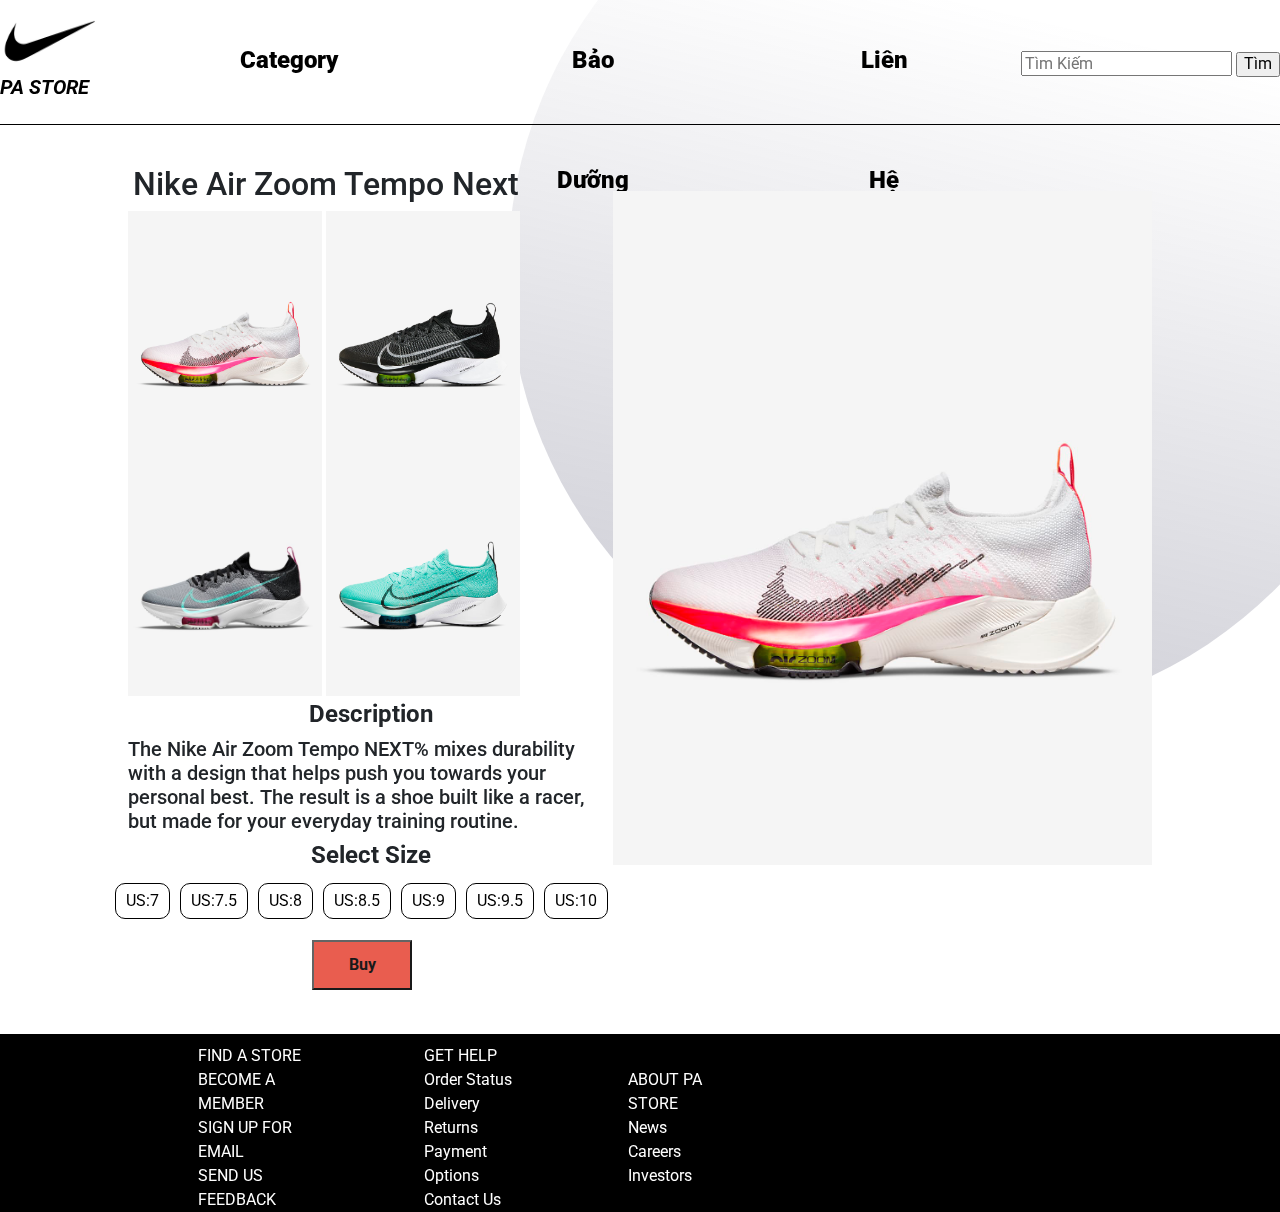
==== commit ff985e7a: "commit all + add index3" ====
--- a/index1.html
+++ b/index1.html
@@ -29,14 +29,14 @@
             </div>
             <nav>
                 <ul class="types">
-                    <li class="type"><a href="#">Category</a>
+                    <li class="type"><a href="#category">Category</a>
                     <ul class="sub-type">
                         <li><a href="#">Basketball</a></li>
                         <li><a href="#">Running</a></li>
                         <li><a href="#">Jordan Brand</a></li>
                     </ul>
                     <li class="type"><a href="#">Bảo Dưỡng</a></li>
-                    <li class="type"><a href="#">Liên Hệ</a></li>
+                    <li class="type"><a href="index3.html">Liên Hệ</a></li>
                 </ul>
             </nav>
             <div class="find">
@@ -60,13 +60,13 @@
                 <h4>Select Size</h4>
                 <div class="selectSizes">
                     <ul class="selectSize">
-                        <li><a  href="javascrip:;" >US:7</a></li>
-                        <li><a  href="javascrip:;" >US:7.5</a></li>
-                        <li><a  href="javascrip:;" >US:8</a></li>
-                        <li><a  href="javascrip:;" >US:8.5</a></li>
-                        <li><a  href="javascrip:;" >US:9</a></li>
-                        <li><a  href="javascrip:;" >US:9.5</a></li>
-                        <li><a  href="javascrip:;" >US:10</a></li>
+                        <li  class="select"><a  href="javascrip:;" >US:7</a></li>
+                        <li  class="select"><a  href="javascrip:;" >US:7.5</a></li>
+                        <li  class="select"><a  href="javascrip:;" >US:8</a></li>
+                        <li  class="select"><a  href="javascrip:;" >US:8.5</a></li>
+                        <li  class="select"><a  href="javascrip:;" >US:9</a></li>
+                        <li  class="select"><a  href="javascrip:;" >US:9.5</a></li>
+                        <li  class="select"><a  href="javascrip:;" >US:10</a></li>
                     </ul>
                 </div>
                 <div class="buy">
--- a/css/CSS.css
+++ b/css/CSS.css
@@ -2,6 +2,79 @@
 *{
     box-sizing: border-box;
     margin: 0;
+}
+.wid40{
+    display: flex;
+    flex: 2;
+    justify-content:space-between;
+}
+
+.wid40 > input{
+    width: 80%;
+}
+body{
+    width: 100%;
+    
+}
+main{
+    display: flex;
+    width: 100%;
+    padding: 0 10%;
+}
+.about{
+    padding: 10px;
+    background-color: lightgrey;
+    border-radius: 10px;
+    border: 2px solid black;
+    text-align: left;
+}
+.about .info{
+    padding-top: 10px;
+    text-align: center;
+}
+.about img{
+    width: 100%;
+}
+.feedBack{
+    padding: 10px;
+}
+.feedBack input[type=text]{
+    padding: 16px;
+    width: 100%;
+    border: 2px solid black;
+    border-radius: 4px;
+    margin: 8px 0;
+    outline: none;
+    transition: .3s;
+}
+.feedBack input[type=text]:focus{
+    border-color: dodgerblue;
+    box-shadow: 0 0 8px 0 dodgerblue;
+}
+.btnConfirm{
+    display: block;
+    font-size: 16px;
+    font-weight: bold;
+    background-color: white;
+    width: 120px;
+    justify-content: center;
+    text-align: center;
+    margin: 0 auto;
+    background-color:lightblue;
+    padding: 10px;
+    border-radius: 10px;
+    outline: none;
+}
+.btnConfirm:hover{
+    background-color:dodgerblue;
+
+}
+.btnConfirm:focus{
+
+    outline: none;
+}
+.check{
+    background-color: lightgray;
 }
 .b-text{
     font-weight: 600px;
@@ -178,6 +251,7 @@
 
 div.productTitle>img{
     width:100%;
+    height:75%;
 }
 
 .productTitle h3{
@@ -252,13 +326,15 @@
 ul.selectSize>li>a:hover{
     text-decoration: none;
     background-color: lightgray;
-    color:black;
-    display:block;
+    color:black;    
+    display:block;
+    cursor: pointer;
 }ul.selectSize>li:hover{
     text-decoration: none;
     background-color: lightgray;
     color:black;
     display:block;
+    cursor: pointer;
 }
 
 .buy-button{
@@ -351,6 +427,7 @@
     bottom: 0px;
 }
 footer{
+    margin-top: 20px    ;
     max-height: max-content;
     display:flex;
     justify-content: center;
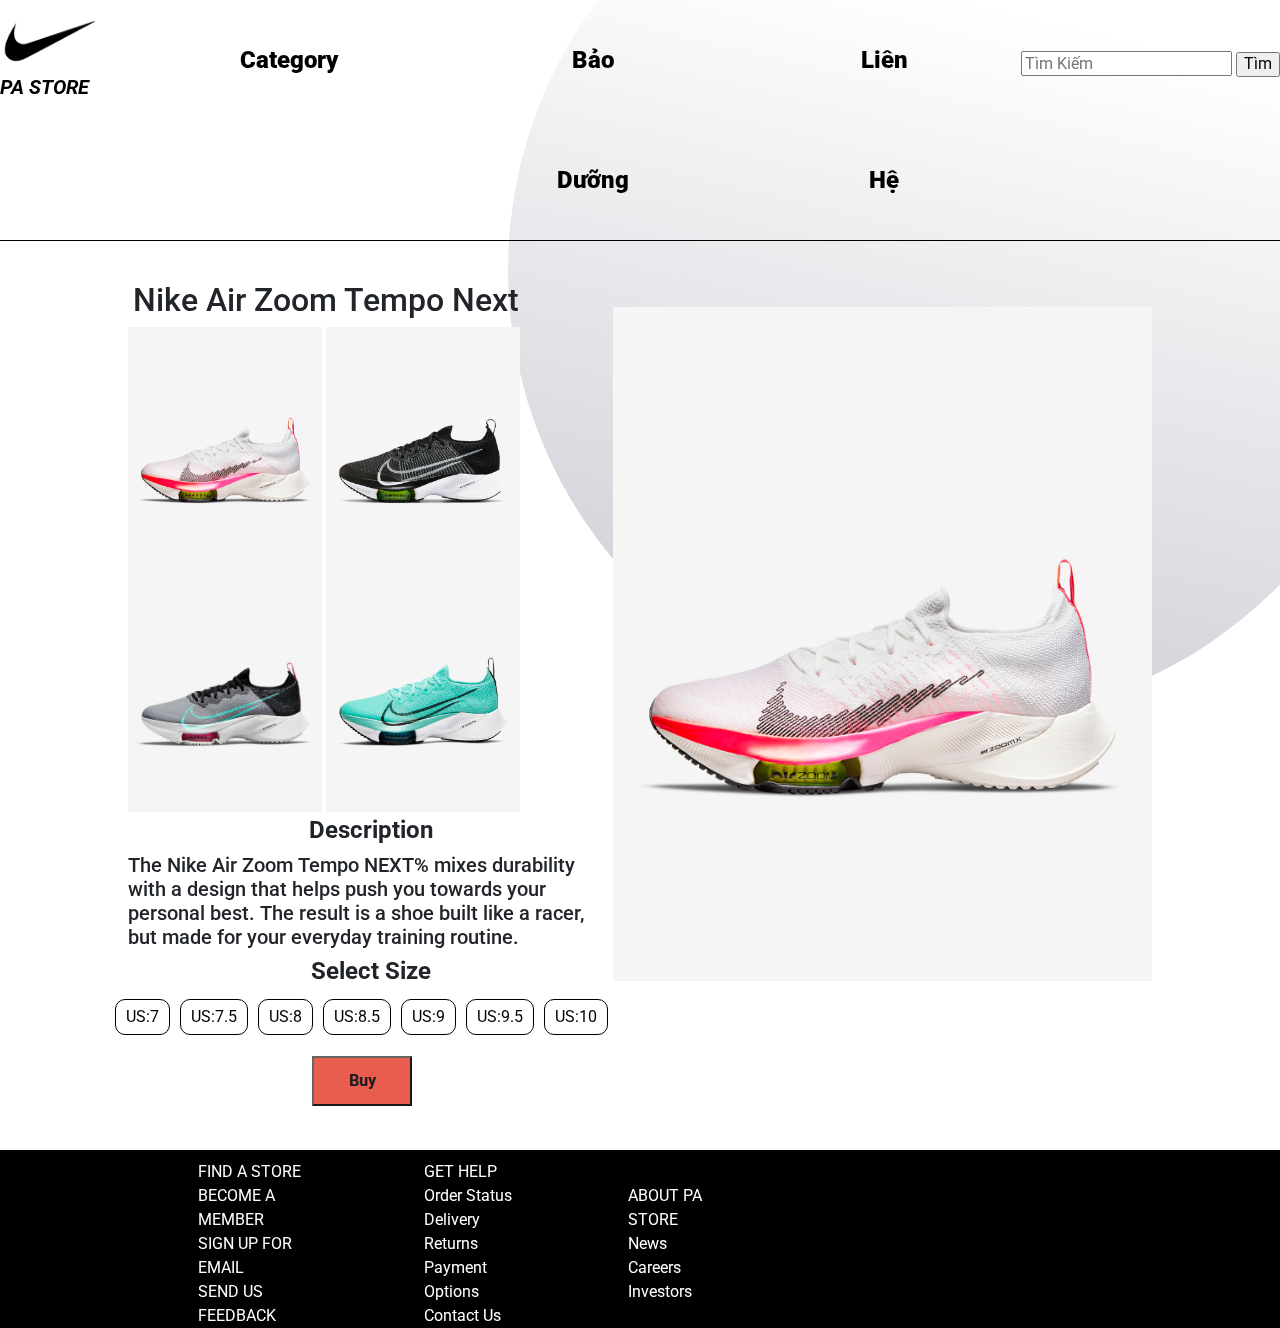
==== commit cf490a4c: "update" ====
--- a/index1.html
+++ b/index1.html
@@ -35,7 +35,7 @@
                         <li><a href="#">Running</a></li>
                         <li><a href="#">Jordan Brand</a></li>
                     </ul>
-                    <li class="type"><a href="#">Bảo Dưỡng</a></li>
+                    <li class="type"><a href="index4.html">Bảo Dưỡng</a></li>
                     <li class="type"><a href="index3.html">Liên Hệ</a></li>
                 </ul>
             </nav>
@@ -89,7 +89,7 @@
                 <i class="fas fa-times"></i>
             </div>
             <div class="modal-header">
-                <i class="fas fa-suitcase"> </i> Xác nhận thông tin khách hàng
+                <i class="fas fa-shopping-cart"> </i> Xác nhận thông tin khách hàng
             </div>
             <div class="modal-body">
                 <label for="lb1" class="modal-lable">
--- a/css/CSS.css
+++ b/css/CSS.css
@@ -2,6 +2,95 @@
 *{
     box-sizing: border-box;
     margin: 0;
+}.inputContent{
+    max-height: 12em;
+}
+.tips h1{
+    margin-top: 1.1em;
+    padding: 1.1em 0em;
+    border-top: 2px black solid;
+    font-weight: bold;
+}
+
+.tips .list{
+    text-decoration: none;
+    list-style-type: none;
+    background-color:lightgrey;
+    border-radius:10px ;
+    padding: 0px;
+}
+.tips .list li{
+    padding: 0.8em 1.25em;
+    font-size: 1em;
+    font-weight: bold;
+    text-decoration: none;
+    overflow: hidden;
+    white-space: nowrap;
+    text-overflow: ellipsis;
+}
+.tips .list li:hover {
+    background-color: lightslategray;
+    border-radius: 10px;
+}
+.tips a {
+    color:black;
+    font-weight: bold;
+    text-decoration: none;
+}
+.services{
+    display: flex;
+    flex-wrap: wrap;
+    border-radius: 10px;
+}
+.btnService{
+    position: absolute;
+    bottom: 1.1em;
+    left: 50%;
+    transform : translateX(-50%);
+    display: inline-block;
+    font-size: 1em;
+    font-weight: bold;
+    background-color: white;
+    width: 8em;
+    text-align: center;
+    margin: 0 auto;
+    background-color:lightblue;
+    padding: 0.625em;
+    border-radius: 10px;
+    outline: none;
+
+}
+.service{
+    width: 30%;
+    margin: 0.625em;
+    border-radius: 10px;
+    background-color: lightgray;
+    position: relative;
+    height: 25em;
+}
+.service:hover{
+    cursor: pointer;
+    background-color: rgba(0,0,0,0.3);
+}
+.service .btnService:hover{
+    background-color: dodgerblue;
+}
+.service h4 {
+    text-align: center;
+    font-weight: bold;
+    margin: 4px;
+}
+.service h5{
+    padding: 4px;
+}
+.service p{
+    margin: 4px;
+}
+.service img {
+    width: 100%;
+}
+.col70{
+    width: 70%;
 }
 .wid40{
     display: flex;
@@ -12,6 +101,7 @@
 .wid40 > input{
     width: 80%;
 }
+/* Lien he*/
 body{
     width: 100%;
     
@@ -82,12 +172,12 @@
 body{
     font-family: 'Roboto', sans-serif;
 }
+
+/* Trang chu */
 .menu{
     display:flex;
     justify-content: space-between;
-    height:125px;
-    border-bottom:1px solid black;
-    
+    border-bottom:1px solid black;  
 }
 .types{
     display:flex;
@@ -158,7 +248,6 @@
 
 }
 .sub-type {
-    position: relative;
     text-decoration: none;
     list-style: none;
     display:none;
@@ -179,6 +268,9 @@
 }
 .sub-type li a:hover{
     color: #d63031;
+}
+.sub-type li{
+    background-color:#fcfcfc;
 }
 
 
@@ -507,7 +599,7 @@
     font-size: 30px;
     color: white;
 }
-.fa-suitcase{
+.fa-shopping-cart,.fa-hand-point-right{
     margin: 0 10px;
 }
 .modal-close{
@@ -574,4 +666,139 @@
         transform: translateX(0px);
         opacity: 1;
     }
+}
+.login{
+    font-size: 1rem;
+    opacity: 0.7;
+    color:black;
+}
+.login:hover{
+    opacity:1;
+    color:black;
+}
+@media screen and (max-width: 400px) {
+    
+    div.menu{
+        display:flex;
+        flex-direction: column  ;
+        text-align: center;
+        border-bottom: none;
+    }
+    
+    .menu>div>a>img{
+        margin:auto;
+    }
+    nav ul.types{
+        display:flex;
+        flex-direction: column;
+        margin:0;
+        padding:0;
+    }
+    ul.types li{
+        padding:0;
+        margin:0;
+        position: relative;
+    }
+    ul.types li a{
+        padding:0;
+        display:block;
+    }
+    .type{
+        position:absolute;
+    }
+    .sub-type{
+        position:relative;
+    }
+    .type:hover .type{
+        position:static;
+    }
+    .menu li {
+        border-top: 1px solid black;
+    }
+    .menu li:last-child{
+        border-bottom: 1px solid black;
+    }
+    .slogan{
+        position:static;
+    }
+    .sub-type li:last-child{
+        border-bottom:none;
+    }
+    .sub-type li a{
+        background-color:#fcfcfc;
+    }
+    span {
+        padding: 0.3em 0.1em;
+        text-align: left;
+        font-size: 0.4em;
+        width:10em;
+    }
+    section{
+        flex-direction: column;
+    }
+    a.product{
+        width:95%;
+    }
+    .col60{
+        font-size: 0.8rem;
+        padding:0 0;
+        margin: 0 0;
+        width:100%;
+    }
+    .col60 ul li{
+        padding: 0 0;
+        
+    }
+    .col40{
+        width:0;
+    }
+    .col60 ul{
+        
+        margin:0 0 !important;
+    }
+    
+}
+
+@media screen and (max-width: 1024px){
+   .menu{
+       display: flex;
+       flex-direction: column;
+   }
+   nav{
+       float: left;
+       line-height: 4;
+       padding: 0 ;
+       padding-right: 80px;
+   }
+   h1.tag > span::after {
+       border-width: 30px;
+    }
+
+   .find{
+    position: absolute;
+    line-height: 4;
+    justify-content: end;
+    text-align: right;
+    top: 10px;
+    right:10px;
+   }
+   a.product {
+    width: 47%;
+   }
+   .contact{
+    display: flex;
+    list-style-type: none;
+    margin-left: -60px;
+    flex-direction: row;
+   }
+   .contact li{
+    background: #7e7e7e;
+    border-radius: 50%;
+    font-size: 30px;
+    width: 45px;
+    margin: 10px;
+    width: 3rem;
+    padding: 2px 7px;
+    color: black;
+    }
 }